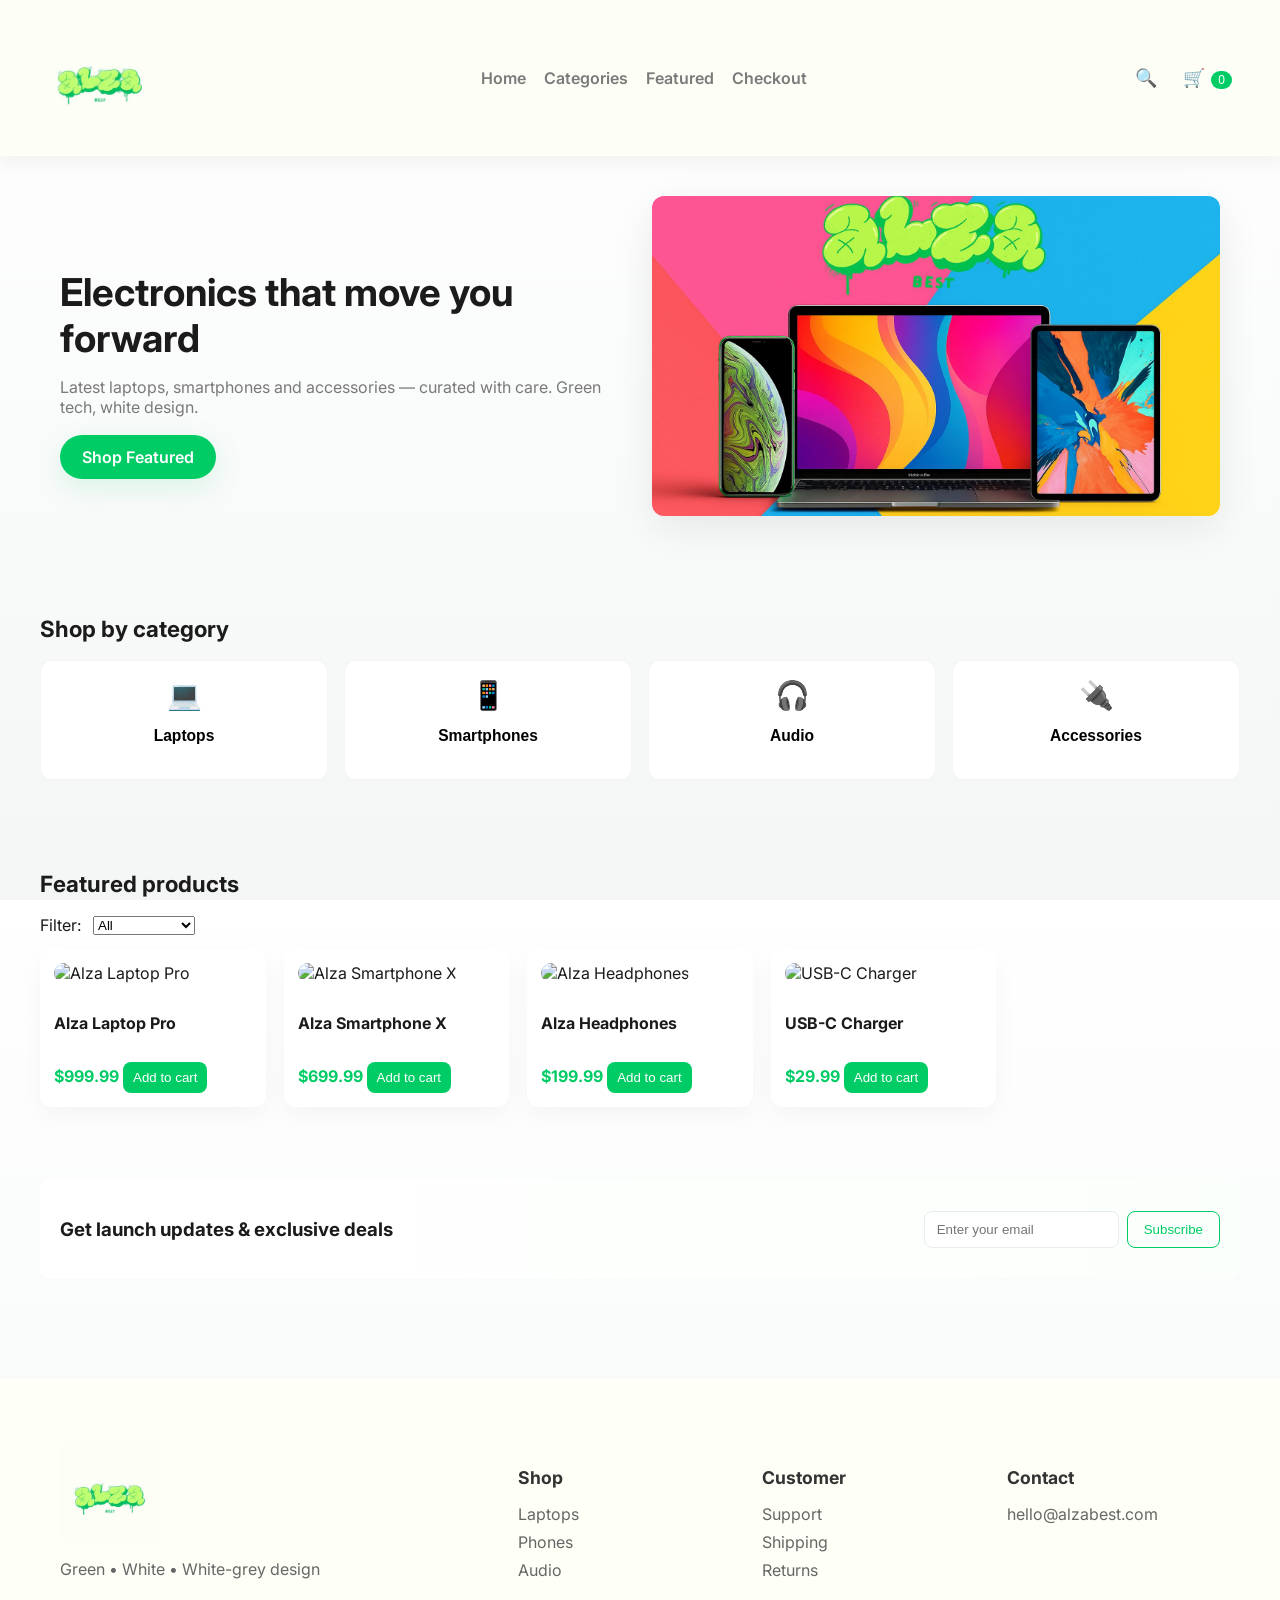
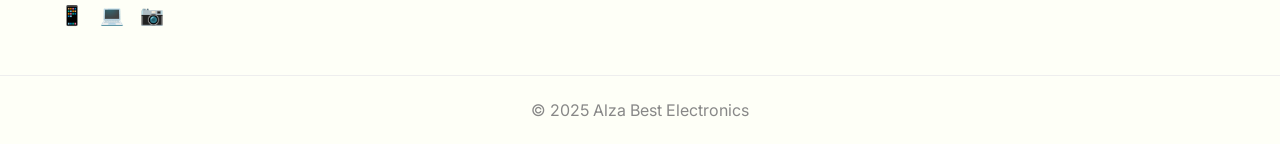
==== index.html @ 19420c68 "labphase" ====
<!-- file: index.html -->
<!DOCTYPE html>
<html lang="en">
<head>
  <meta charset="utf-8" />
  <meta name="viewport" content="width=device-width,initial-scale=1" />
  <title>Alza Best Electronics — Home</title>
  <link href="https://fonts.googleapis.com/css2?family=Inter:wght@300;400;600;700&display=swap" rel="stylesheet">
  <link rel="stylesheet" href="styles.css">
</head>
<body>
  <header class="site-header" style="background-color: #fdfef6;">
    <div class="container header-inner">
      <div class="brand">
        <img src="./logo.jpg" alt="Alza Best" class="brand-logo" width="120" height="40">
       
      </div>

      <nav class="main-nav">
        <a href="#" class="nav-link">Home</a>
        <a href="#categories" class="nav-link">Categories</a>
        <a href="#featured" class="nav-link">Featured</a>
        <a href="checkout.html" class="nav-link">Checkout</a>
      </nav>

      <div class="header-actions">
        <button class="icon-btn search-btn" aria-label="Search">🔍</button>
        <button class="icon-btn cart-btn" id="openCartBtn" aria-label="Cart">🛒<span id="cartCount" class="cart-count">0</span></button>
      </div>
    </div>
  </header>

  <main>
    <!-- HERO -->
    <section class="hero">
      <div class="hero-inner container">
        <div class="hero-copy">
          <h1 class="headline">Electronics that move you forward</h1>
          <p class="subhead">Latest laptops, smartphones and accessories — curated with care. Green tech, white design.</p>
          <a class="btn-primary" href="#featured">Shop Featured</a>
        </div>
        <div class="hero-media">
          <img src="./image/hero.jpg" alt="hero"/>
        </div>
      </div>
    </section>

    <!-- CATEGORIES -->
    <section id="categories" class="categories container">
      <h2 class="section-title">Shop by category</h2>
      <div class="category-grid">
        <button class="category-card" data-cat="laptops"> 
          <div class="cat-icon">💻</div>
          <h3>Laptops</h3>
        </button>
        <button class="category-card" data-cat="phones"> 
          <div class="cat-icon">📱</div>
          <h3>Smartphones</h3>
        </button>
        <button class="category-card" data-cat="audio"> 
          <div class="cat-icon">🎧</div>
          <h3>Audio</h3>
        </button>
        <button class="category-card" data-cat="accessories"> 
          <div class="cat-icon">🔌</div>
          <h3>Accessories</h3>
        </button>
      </div>
    </section>

    <!-- PRODUCTS -->
    <section id="featured" class="products container">
      <h2 class="section-title">Featured products</h2>
      <div class="filters">
        <label>Filter: </label>
        <select id="filterSelect">
          <option value="all">All</option>
          <option value="laptops">Laptops</option>
          <option value="phones">Smartphones</option>
          <option value="audio">Audio</option>
          <option value="accessories">Accessories</option>
        </select>
      </div>

      <div class="product-grid" id="productGrid">
        <!-- Product cards are injected by JS -->
      </div>
    </section>

    <!-- NEWSLETTER -->
    <section class="newsletter container">
      <div class="newsletter-card">
        <h3>Get launch updates & exclusive deals</h3>
        <form id="newsletterForm" class="newsletter-form">
          <input type="email" placeholder="Enter your email" required>
          <button class="btn-outline">Subscribe</button>
        </form>
      </div>
    </section>
  </main>

  <!-- CART DRAWER -->
  <aside class="cart-drawer" id="cartDrawer" aria-hidden="true">
    <div class="cart-header">
      <h3>Your Cart</h3>
      <button id="closeCartBtn" class="icon-btn">✕</button>
    </div>
    <div class="cart-body" id="cartItems">
      <p class="empty">Your cart is empty.</p>
    </div>
    <div class="cart-footer">
      <div class="totals">
        <span>Total</span>
        <strong id="cartTotal">$0.00</strong>
      </div>
      <div class="cart-actions">
        <a href="checkout.html" class="btn-primary btn-block">Checkout</a>
      </div>
    </div>
  </aside>

  <div class="backdrop" id="backdrop"></div>

  <footer class="site-footer">
    <div class="container footer-inner">
      <div class="footer-brand">
        <img src="./logo.jpg" alt="logo" class="footer-logo" width="100" height="35">
        <p class="footer-tagline">Green • White • White-grey design</p>
        <div class="social-links">
          <a href="#" aria-label="Facebook">📱</a>
          <a href="#" aria-label="Twitter">💻</a>
          <a href="#" aria-label="Instagram">📷</a>
        </div>
      </div>
      <div class="footer-nav">
        <h4 class="footer-heading">Shop</h4>
        <ul class="footer-links">
          <li><a href="#">Laptops</a></li>
          <li><a href="#">Phones</a></li>
          <li><a href="#">Audio</a></li>
        </ul>
      </div>
      <div class="footer-nav">
        <h4 class="footer-heading">Customer</h4>
        <ul class="footer-links">
          <li><a href="#">Support</a></li>
          <li><a href="#">Shipping</a></li>
          <li><a href="#">Returns</a></li>
        </ul>
      </div>
      <div class="footer-contact">
        <h4 class="footer-heading">Contact</h4>
        <p class="footer-email">hello@alzabest.com</p>
      </div>
    </div>
    <div class="footer-bottom">
      <div class="container">
        <p class="copyright">© 2025 Alza Best Electronics</p>
      </div>
    </div>
  </footer>

  <script>
  // Simple client-side product data + cart implementation
  const PRODUCTS = [
    { id: 'p1', title: 'Alza Laptop Pro', price: 999.99, category: 'laptops', img: 'https://electrosalam.ma/cdn/shop/files/Background.png?v=1759082694&width=2048' },
    { id: 'p2', title: 'Alza Smartphone X', price: 699.99, category: 'phones', img: 'https://i5.walmartimages.com/seo/Apple-iPhone-X-64GB-Unlocked-GSM-Phone-w-Dual-12MP-Camera-Space-Gray-B-Grade-Used_15c2b968-bb85-41a4-9292-b017f78fe797.a66ebbf32b6d53b6d6eb14c47434ac04.jpeg' },
    { id: 'p3', title: 'Alza Headphones', price: 199.99, category: 'audio', img: 'https://i5.walmartimages.com/seo/VILINICE-Noise-Cancelling-Headphones-Wireless-Bluetooth-Over-Ear-Headphones-with-Microphone-Black-Q8_b994b99c-835f-42fc-8094-9f6be0f9273b.be59955399cdbd1c25011d4a4251ba9b.jpeg' },
    { id: 'p4', title: 'USB-C Charger', price: 29.99, category: 'accessories', img: 'https://www.electrozenata.ma/wp-content/uploads/2024/06/Chargeur-Apple-USB-C-20W-pour-iPhone-3.webp' }
  ];

  // cart persisted in localStorage
  const CART_KEY = 'alzabest_cart_v1';
  let cart = JSON.parse(localStorage.getItem(CART_KEY) || '[]');

  const productGrid = document.getElementById('productGrid');
  const filterSelect = document.getElementById('filterSelect');
  const cartCount = document.getElementById('cartCount');
  const cartDrawer = document.getElementById('cartDrawer');
  const backdrop = document.getElementById('backdrop');
  const cartItemsEl = document.getElementById('cartItems');
  const cartTotalEl = document.getElementById('cartTotal');

  function formatPrice(n){ return '$' + n.toFixed(2); }

  function renderProducts(filter = 'all'){
    productGrid.innerHTML = '';
    const list = PRODUCTS.filter(p => filter === 'all' ? true : p.category === filter);
    list.forEach(p => {
      const card = document.createElement('article');
      card.className = 'product-card';
      card.innerHTML = `
        <img src="${p.img}" alt="${p.title}">
        <div class="product-info">
          <h4>${p.title}</h4>
          <div class="meta">
            <span class="price">${formatPrice(p.price)}</span>
            <button class="btn-small add-to-cart" data-id="${p.id}">Add to cart</button>
          </div>
        </div>
      `;
      productGrid.appendChild(card);
    });
  }

  function saveCart(){
    localStorage.setItem(CART_KEY, JSON.stringify(cart));
    updateCartUI();
  }

  function addToCart(id){
    const item = PRODUCTS.find(p => p.id === id);
    if(!item) return;
    const existing = cart.find(c => c.id === id);
    if(existing) existing.qty += 1;
    else cart.push({ id: item.id, title: item.title, price: item.price, qty: 1 });
    saveCart();
    openCart();
  }

  function removeFromCart(id){
    cart = cart.filter(c => c.id !== id);
    saveCart();
  }

  function changeQty(id, delta){
    const it = cart.find(c => c.id === id);
    if(!it) return;
    it.qty += delta;
    if(it.qty < 1) removeFromCart(id);
    saveCart();
  }

  function updateCartUI(){
    cartCount.textContent = cart.reduce((s,i)=>s+i.qty,0);
    if(cart.length === 0){
      cartItemsEl.innerHTML = '<p class="empty">Your cart is empty.</p>';
      cartTotalEl.textContent = '$0.00';
      return;
    }
    cartItemsEl.innerHTML = '';
    cart.forEach(i => {
      const row = document.createElement('div');
      row.className = 'cart-row';
      row.innerHTML = `
        <div class="row-left">
          <div class="cart-title">${i.title}</div>
          <div class="cart-meta">${formatPrice(i.price)} × ${i.qty}</div>
        </div>
        <div class="row-right">
          <button class="qty-btn" data-id="${i.id}" data-d="-">−</button>
          <button class="qty-btn" data-id="${i.id}" data-d="+">+</button>
        </div>
      `;
      cartItemsEl.appendChild(row);
    });
    const total = cart.reduce((s,i)=>s + i.price*i.qty,0);
    cartTotalEl.textContent = formatPrice(total);
  }

  function openCart(){
    cartDrawer.classList.add('open');
    backdrop.classList.add('visible');
    cartDrawer.setAttribute('aria-hidden','false');
  }
  function closeCart(){
    cartDrawer.classList.remove('open');
    backdrop.classList.remove('visible');
    cartDrawer.setAttribute('aria-hidden','true');
  }

  // event delegates
  document.addEventListener('click', (e) =>{
    if(e.target.matches('.add-to-cart')) addToCart(e.target.dataset.id);
    if(e.target.matches('#openCartBtn')) openCart();
    if(e.target.matches('#closeCartBtn')) closeCart();
    if(e.target.matches('.qty-btn')) changeQty(e.target.dataset.id, e.target.dataset.d === '+' ? 1 : -1);
    if(e.target === backdrop) closeCart();
  });

  filterSelect.addEventListener('change', (e)=> renderProducts(e.target.value));

  // initialize
  renderProducts();
  updateCartUI();

  // Save cart before leaving (also used by checkout)
  window.addEventListener('beforeunload', saveCart);
  </script>
</body>
</html>


<!-- file: styles.css -->
---- styles.css ----
:root{
  --green: #00cc66;
  --green-dark: #00994d;
  --white: #ffffff;
  --whitegrey: #f4f6f6;
  --text: #1b1b1b;
  --muted: #7a7a7a;
}

*{box-sizing:border-box}
html,body{height:100%}
body{
  margin:0;
  font-family:Inter, system-ui, -apple-system, 'Segoe UI', Roboto, 'Helvetica Neue', Arial;
  color:var(--text);
  background:linear-gradient(180deg,var(--white) 0%, var(--whitegrey) 100%);
}
.container{max-width:1200px;margin:0 auto;padding:0 20px}

/* Header */
.site-header{background:var(--white);position:sticky;top:0;z-index:60;box-shadow:0 6px 20px rgba(0,0,0,.06)}
.header-inner{display:flex;align-items:center;justify-content:space-between;padding:18px 0}
.brand{display:flex;align-items:center;gap:12px}
.brand-logo{display:block;object-fit:contain;max-width:120px;height:auto}
.brand-name{font-weight:700;letter-spacing:1px}
.main-nav{display:flex;gap:18px}
.nav-link{color:var(--muted);text-decoration:none;font-weight:600}
.nav-link:hover{color:var(--green)}
.header-actions{display:flex;gap:10px;align-items:center}
.icon-btn{background:none;border:none;font-size:18px;cursor:pointer;padding:8px;border-radius:8px}
.icon-btn:hover{background:var(--whitegrey)}
.cart-count{background:var(--green);color:#fff;padding:2px 7px;border-radius:12px;margin-left:6px;font-size:12px}

/* HERO */
.hero{padding:40px 0}
.hero-inner{display:grid;grid-template-columns:1fr 1fr;gap:24px;align-items:center}
.headline{font-size:2.4rem;color:var(--text);margin-bottom:10px;animation:fadeUp .7s ease both}
.subhead{color:var(--muted);margin-bottom:18px}
.btn-primary{display:inline-block;background:var(--green);color:#fff;padding:12px 22px;border-radius:28px;text-decoration:none;font-weight:600;box-shadow:0 8px 30px rgba(0,204,102,.14);transition:transform .14s ease, background .12s}
.btn-primary:hover{transform:translateY(-3px);background:var(--green-dark)}
.hero-media img{width:100%;height:320px;object-fit:cover;border-radius:12px;box-shadow:0 12px 40px rgba(0,0,0,.08)}

/* CATEGORIES */
.categories{padding:36px 0}
.section-title{font-size:1.4rem;margin-bottom:18px}
.category-grid{display:grid;grid-template-columns:repeat(4,1fr);gap:16px}
.category-card{background:var(--white);border-radius:12px;padding:18px;text-align:center;border:1px solid rgba(0,0,0,0.04);cursor:pointer;transition:transform .18s ease, box-shadow .18s}
.category-card:hover{transform:translateY(-6px);box-shadow:0 10px 30px rgba(0,0,0,.06)}
.cat-icon{font-size:28px;margin-bottom:8px}

/* PRODUCTS */
.products{padding:36px 0}
.filters{display:flex;align-items:center;gap:12px;margin-bottom:14px}
.product-grid{display:grid;grid-template-columns:repeat(auto-fill,minmax(220px,1fr));gap:18px}
.product-card{background:var(--white);border-radius:12px;padding:14px;overflow:hidden;box-shadow:0 8px 24px rgba(16,24,40,.04);transition:transform .18s ease}
.product-card img{width:100%;height:160px;object-fit:cover;border-radius:10px}
.product-info{display:flex;flex-direction:column;gap:8px;margin-top:8px}
.price{color:var(--green);font-weight:700}
.btn-small{background:var(--green);color:#fff;border:none;padding:8px 10px;border-radius:8px;cursor:pointer}
.btn-small:hover{background:var(--green-dark)}

/* Newsletter */
.newsletter{padding:36px 0}
.newsletter-card{background:linear-gradient(90deg,var(--white) 0%, #fbfffb 100%);padding:20px;border-radius:12px;display:flex;align-items:center;justify-content:space-between}
.newsletter-form{display:flex;gap:8px}
.newsletter-form input{padding:10px 12px;border-radius:8px;border:1px solid #e9ecef}
.btn-outline{background:none;border:1px solid var(--green);padding:10px 16px;border-radius:8px;color:var(--green)}

/* CART DRAWER */
.cart-drawer{position:fixed;right:-420px;top:0;width:360px;height:100%;background:var(--white);box-shadow:-24px 0 40px rgba(4,12,15,.12);transition:right .36s cubic-bezier(.2,.9,.2,1);z-index:80;display:flex;flex-direction:column}
.cart-drawer.open{right:0}
.backdrop{position:fixed;inset:0;background:rgba(0,0,0,0.35);opacity:0;pointer-events:none;transition:opacity .25s;z-index:70}
.backdrop.visible{opacity:1;pointer-events:auto}
.cart-header{display:flex;justify-content:space-between;align-items:center;padding:18px;border-bottom:1px solid #f1f3f4}
.cart-body{padding:16px;flex:1;overflow:auto}
.cart-row{display:flex;justify-content:space-between;align-items:center;padding:10px 0;border-bottom:1px dashed #f1f3f4}
.qty-btn{background:var(--whitegrey);border:none;padding:6px 10px;border-radius:8px;cursor:pointer;margin-left:6px}
.cart-footer{padding:16px;border-top:1px solid #f1f3f4}
.totals{display:flex;justify-content:space-between;align-items:center;margin-bottom:12px}
.btn-block{display:block;text-align:center}

/* Footer */
.site-footer {
  background-color: #fefff7;
  padding: 4rem 0 0;
  margin-top: 4rem;
}

.footer-inner {
  display: grid;
  grid-template-columns: 2fr 1fr 1fr 1fr;
  gap: 2rem;
  padding-bottom: 3rem;
}

.footer-brand {
  max-width: 300px;
}

.footer-tagline {
  color: #666;
  margin: 1rem 0;
}

.social-links {
  display: flex;
  gap: 1rem;
  margin-top: 1.5rem;
}

.social-links a {
  font-size: 1.2rem;
  color: #444;
  text-decoration: none;
}

.footer-heading {
  color: #333;
  margin-bottom: 1rem;
  font-size: 1.1rem;
}

.footer-links {
  list-style: none;
  padding: 0;
  margin: 0;
}

.footer-links li {
  margin-bottom: 0.5rem;
}

.footer-links a {
  color: #666;
  text-decoration: none;
  transition: color 0.2s;
}

.footer-links a:hover {
  color: #333;
}

.footer-email {
  color: #666;
}

.footer-bottom {
  border-top: 1px solid #eee;
  padding: 1.5rem 0;
}

.copyright {
  color: #888;
  text-align: center;
  margin: 0;
}

.brand-logo {
  display: block;
  object-fit: contain;
  max-width: 120px;
  height: auto;
}

.footer-logo {
  display: block;
  object-fit: contain;
  max-width: 100px;
  height: auto;
}

@media (max-width: 768px) {
  .footer-inner {
    grid-template-columns: 1fr 1fr;
    gap: 2rem;
  }
  
  .footer-brand {
    grid-column: 1 / -1;
  }
}

/* Animations */
@keyframes fadeUp{from{opacity:0;transform:translateY(8px)}to{opacity:1;transform:none}}

/* responsive */
@media (max-width:900px){
  .hero-inner{grid-template-columns:1fr}
  .category-grid{grid-template-columns:repeat(2,1fr)}
  .footer-grid{grid-template-columns:repeat(2,1fr)}
}
@media (max-width:600px){
  .main-nav{display:none}
  .brand-name{display:none}
  .product-card img{height:140px}
}


/* Small utility */
.btn-primary:active, .btn-small:active{transform:translateY(1px)}
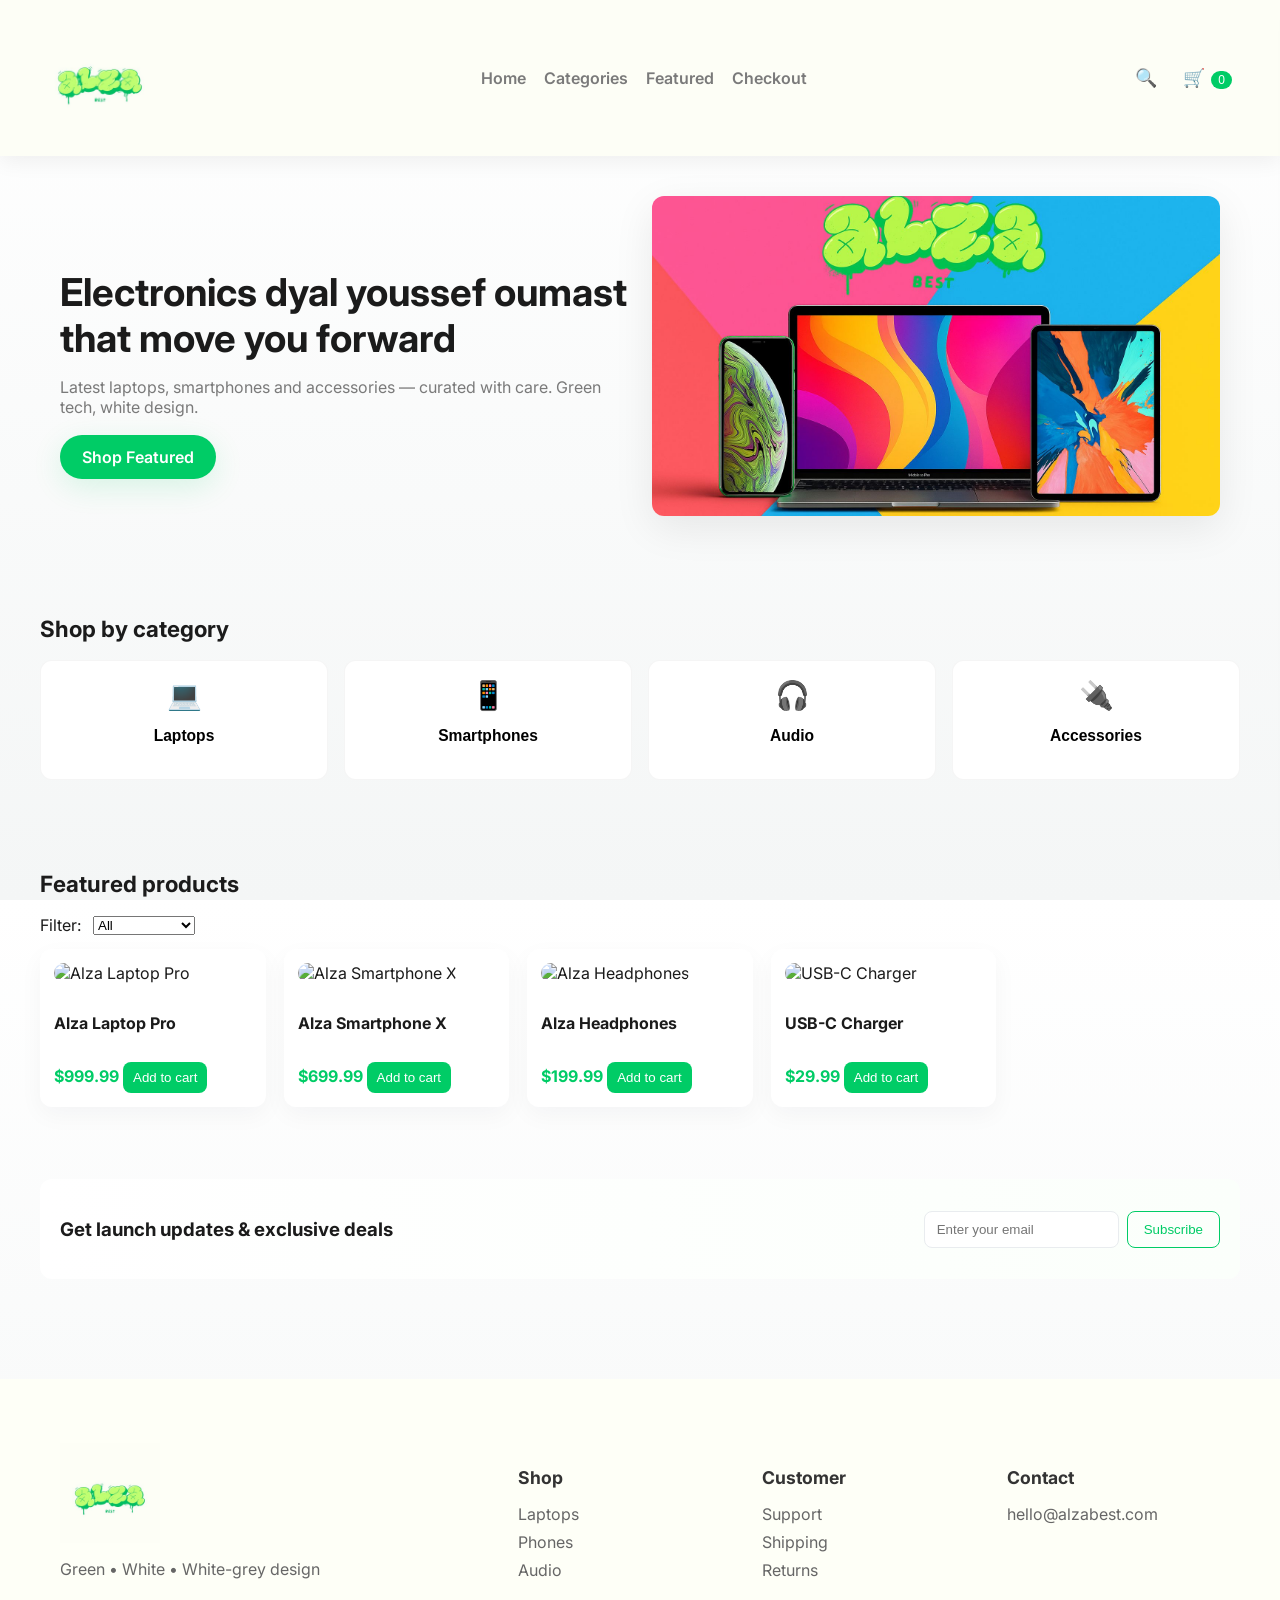
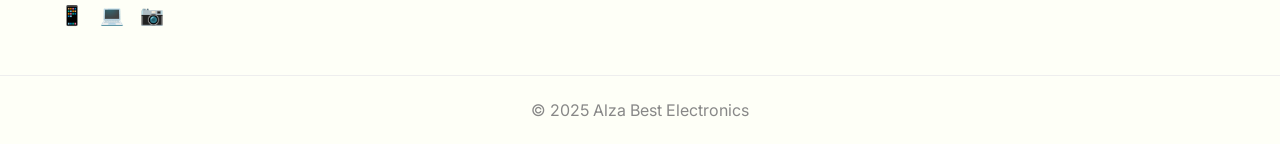
==== commit 7425147e: "Update index.html" ====
--- a/index.html
+++ b/index.html
@@ -35,7 +35,7 @@
     <section class="hero">
       <div class="hero-inner container">
         <div class="hero-copy">
-          <h1 class="headline">Electronics that move you forward</h1>
+          <h1 class="headline">Electronics dyal youssef oumast that move you forward</h1>
           <p class="subhead">Latest laptops, smartphones and accessories — curated with care. Green tech, white design.</p>
           <a class="btn-primary" href="#featured">Shop Featured</a>
         </div>
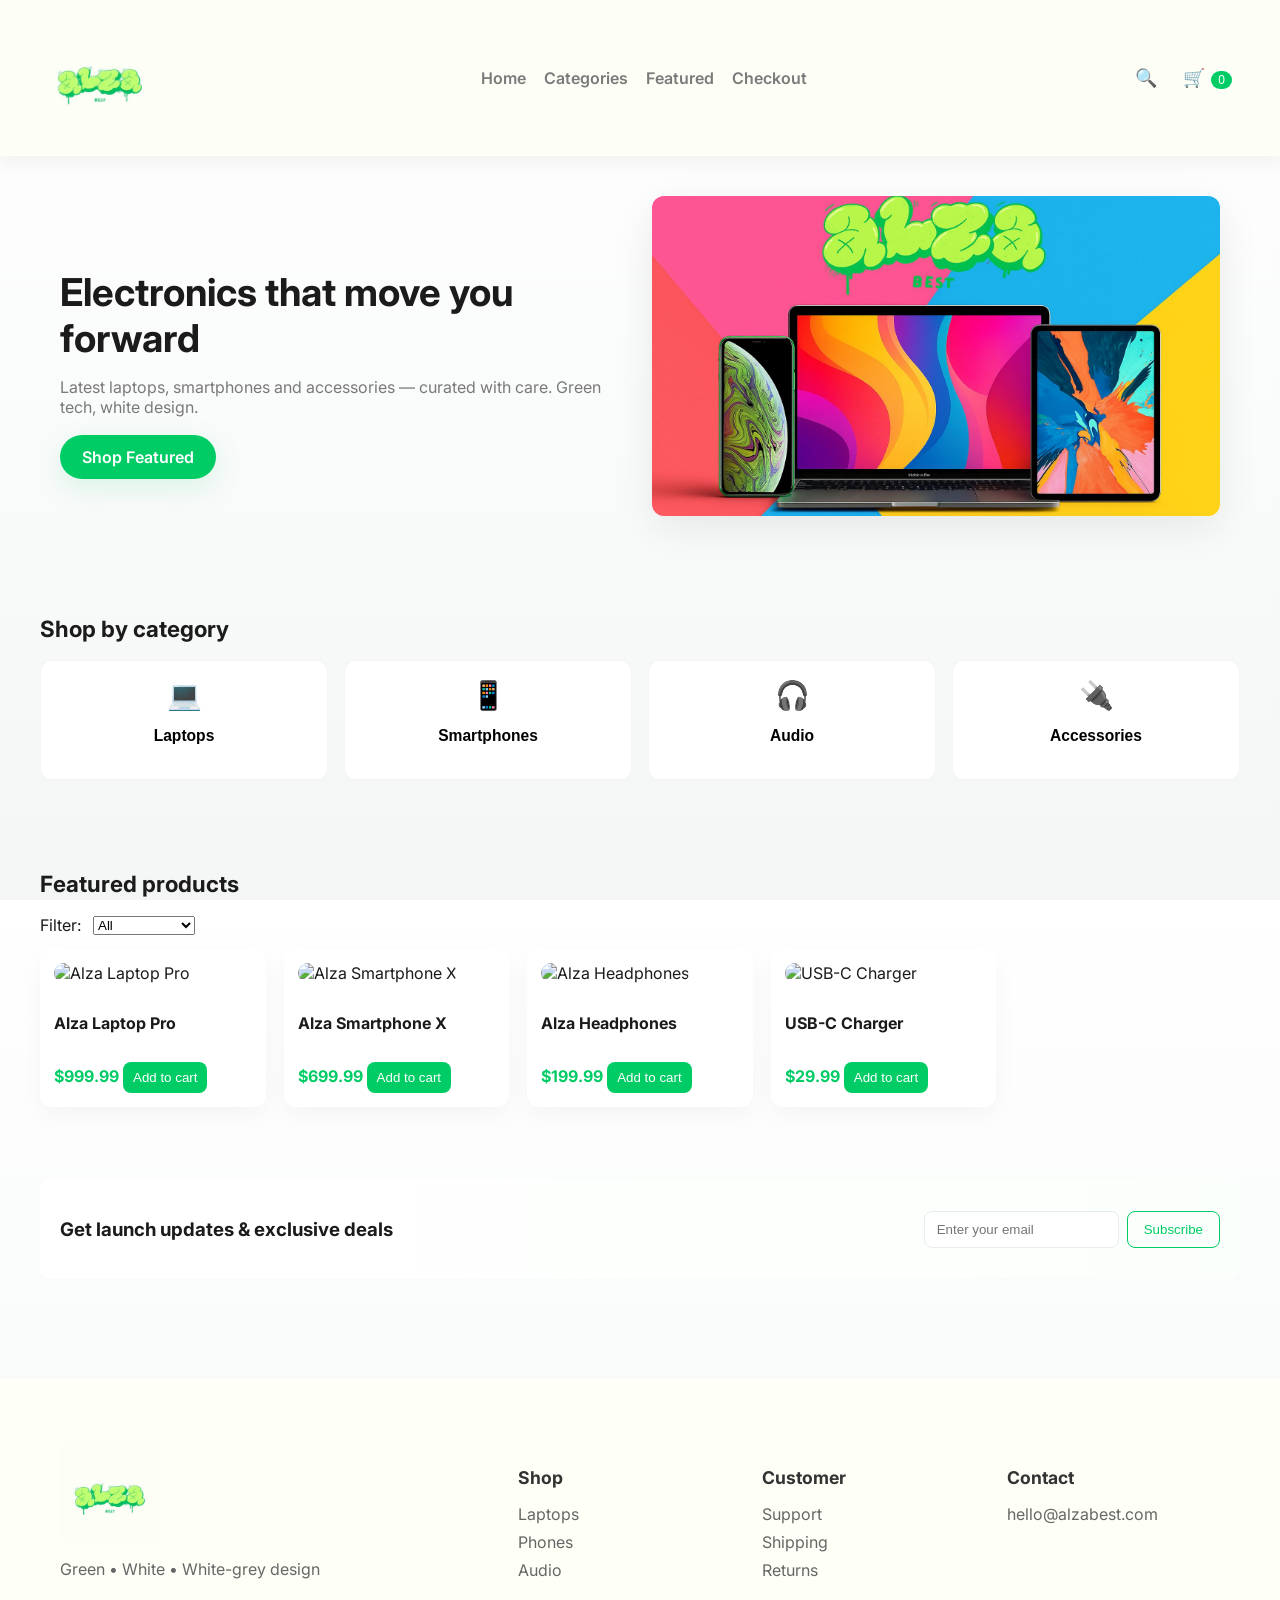
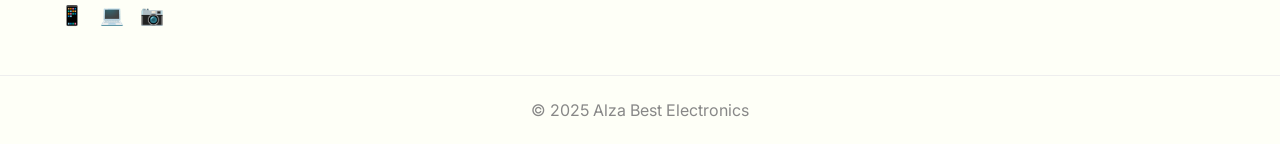
==== commit 9c7a2a70: "Update headline in hero section of index.html" ====
--- a/index.html
+++ b/index.html
@@ -35,7 +35,7 @@
     <section class="hero">
       <div class="hero-inner container">
         <div class="hero-copy">
-          <h1 class="headline">Electronics dyal youssef oumast that move you forward</h1>
+          <h1 class="headline">Electronics that move you forward</h1>
           <p class="subhead">Latest laptops, smartphones and accessories — curated with care. Green tech, white design.</p>
           <a class="btn-primary" href="#featured">Shop Featured</a>
         </div>
